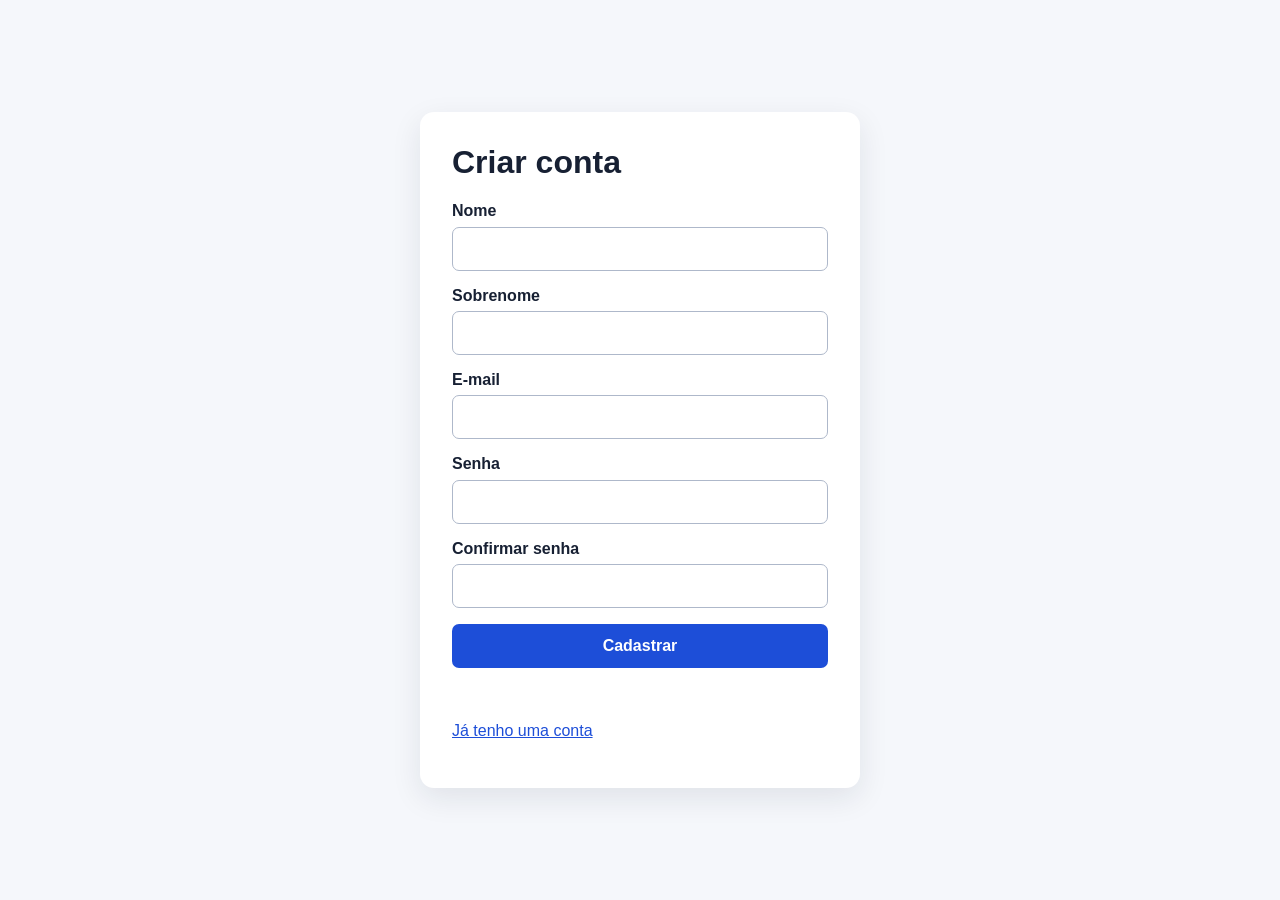
==== frontend/cadastro.html @ 3ed1a663 "Add files via upload" ====
<!doctype html><html lang="pt-BR"><head><meta charset="utf-8"><meta name="viewport" content="width=device-width,initial-scale=1"><title>Cadastro | Gatekeeper</title><link rel="stylesheet" href="assets/css/main.css"></head><body><main><h1>Criar conta</h1><form id="register-form"><label>Nome<input name="nome" required autocomplete="given-name"></label><label>Sobrenome<input name="sobrenome" required autocomplete="family-name"></label><label>E-mail<input name="email" type="email" required autocomplete="email"></label><label>Senha<input name="senha" type="password" minlength="8" required autocomplete="new-password"></label><label>Confirmar senha<input name="confirmarSenha" type="password" minlength="8" required autocomplete="new-password"></label><button>Cadastrar</button></form><p id="message" class="message" role="status"></p><p class="links"><a href="login.html">Já tenho uma conta</a></p></main><script src="assets/js/config.js"></script><script src="assets/js/session.js"></script><script src="assets/js/api.js"></script><script src="assets/js/app.js"></script><script>redirectIfLoggedIn();const message=document.querySelector('#message');document.querySelector('#register-form').addEventListener('submit',async e=>{e.preventDefault();const data=Object.fromEntries(new FormData(e.target));if(data.senha!==data.confirmarSenha)return showMessage(message,'As senhas não coincidem.',true);try{showMessage(message,(await Api.request('register','POST',data)).message);e.target.reset()}catch(error){showMessage(message,error.message,true)}});</script></body></html>
---- frontend/assets/css/main.css ----
:root { color-scheme: light; font-family: Arial, sans-serif; color: #172033; background: #f5f7fb; }
* { box-sizing: border-box; } body { margin: 0; min-height: 100vh; display: grid; place-items: center; padding: 1.5rem; }
main { width: min(100%, 440px); background: #fff; border-radius: 14px; padding: 2rem; box-shadow: 0 10px 30px #17203318; } h1 { margin-top: 0; } form { display: grid; gap: 1rem; } label { display: grid; gap: .4rem; font-weight: 700; } input { font: inherit; padding: .75rem; border: 1px solid #aeb8ca; border-radius: 7px; } button { cursor: pointer; padding: .8rem 1rem; border: 0; border-radius: 7px; background: #1d4ed8; color: #fff; font-weight: 700; font-size: 1rem; } button:hover { background: #1e40af; } .links { display: grid; gap: .5rem; margin-top: 1rem; } a { color: #1d4ed8; } .message { min-height: 1.4rem; margin-top: 1rem; } .error { color: #b42318; } .success { color: #067647; } .hidden { display: none; } @media (max-width: 480px) { body { padding: .75rem; } main { padding: 1.25rem; } }
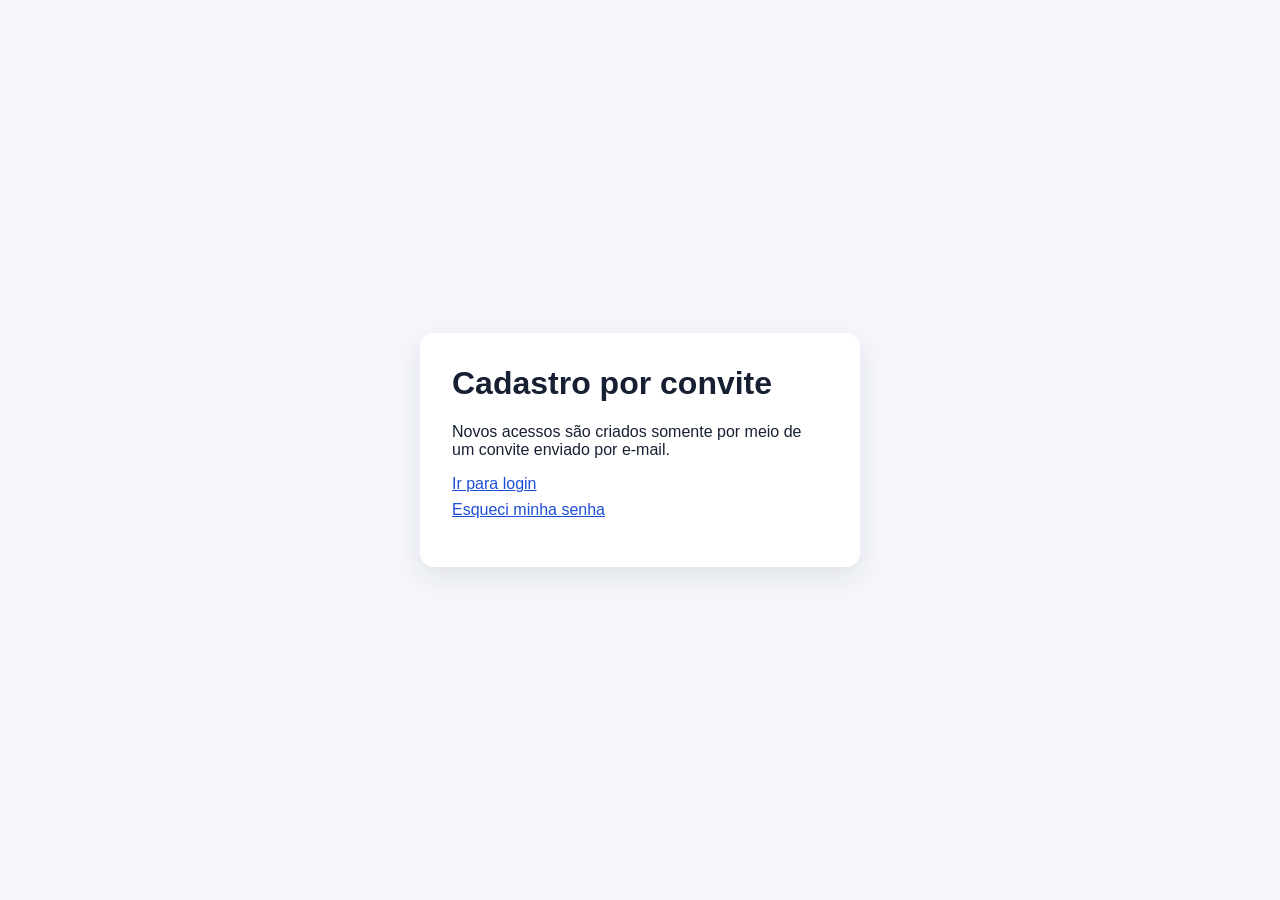
==== commit dc91b0fe: "Add files via upload" ====
--- a/frontend/cadastro.html
+++ b/frontend/cadastro.html
@@ -1 +1 @@
-<!doctype html><html lang="pt-BR"><head><meta charset="utf-8"><meta name="viewport" content="width=device-width,initial-scale=1"><title>Cadastro | Gatekeeper</title><link rel="stylesheet" href="assets/css/main.css"></head><body><main><h1>Criar conta</h1><form id="register-form"><label>Nome<input name="nome" required autocomplete="given-name"></label><label>Sobrenome<input name="sobrenome" required autocomplete="family-name"></label><label>E-mail<input name="email" type="email" required autocomplete="email"></label><label>Senha<input name="senha" type="password" minlength="8" required autocomplete="new-password"></label><label>Confirmar senha<input name="confirmarSenha" type="password" minlength="8" required autocomplete="new-password"></label><button>Cadastrar</button></form><p id="message" class="message" role="status"></p><p class="links"><a href="login.html">Já tenho uma conta</a></p></main><script src="assets/js/config.js"></script><script src="assets/js/session.js"></script><script src="assets/js/api.js"></script><script src="assets/js/app.js"></script><script>redirectIfLoggedIn();const message=document.querySelector('#message');document.querySelector('#register-form').addEventListener('submit',async e=>{e.preventDefault();const data=Object.fromEntries(new FormData(e.target));if(data.senha!==data.confirmarSenha)return showMessage(message,'As senhas não coincidem.',true);try{showMessage(message,(await Api.request('register','POST',data)).message);e.target.reset()}catch(error){showMessage(message,error.message,true)}});</script></body></html>
+<!doctype html><html lang="pt-BR"><head><meta charset="utf-8"><meta name="viewport" content="width=device-width,initial-scale=1"><title>Cadastro por convite | Gatekeeper</title><link rel="stylesheet" href="assets/css/main.css"></head><body><main><h1>Cadastro por convite</h1><p>Novos acessos são criados somente por meio de um convite enviado por e-mail.</p><p class="links"><a href="login.html">Ir para login</a><a href="recuperar-senha.html">Esqueci minha senha</a></p></main></body></html>
--- a/frontend/assets/css/main.css
+++ b/frontend/assets/css/main.css
@@ -1,3 +1,3 @@
 :root { color-scheme: light; font-family: Arial, sans-serif; color: #172033; background: #f5f7fb; }
 * { box-sizing: border-box; } body { margin: 0; min-height: 100vh; display: grid; place-items: center; padding: 1.5rem; }
-main { width: min(100%, 440px); background: #fff; border-radius: 14px; padding: 2rem; box-shadow: 0 10px 30px #17203318; } h1 { margin-top: 0; } form { display: grid; gap: 1rem; } label { display: grid; gap: .4rem; font-weight: 700; } input { font: inherit; padding: .75rem; border: 1px solid #aeb8ca; border-radius: 7px; } button { cursor: pointer; padding: .8rem 1rem; border: 0; border-radius: 7px; background: #1d4ed8; color: #fff; font-weight: 700; font-size: 1rem; } button:hover { background: #1e40af; } .links { display: grid; gap: .5rem; margin-top: 1rem; } a { color: #1d4ed8; } .message { min-height: 1.4rem; margin-top: 1rem; } .error { color: #b42318; } .success { color: #067647; } .hidden { display: none; } @media (max-width: 480px) { body { padding: .75rem; } main { padding: 1.25rem; } }
+main { width: min(100%, 440px); background: #fff; border-radius: 14px; padding: 2rem; box-shadow: 0 10px 30px #17203318; } h1 { margin-top: 0; } form { display: grid; gap: 1rem; } label { display: grid; gap: .4rem; font-weight: 700; } input { font: inherit; padding: .75rem; border: 1px solid #aeb8ca; border-radius: 7px; } button { cursor: pointer; padding: .8rem 1rem; border: 0; border-radius: 7px; background: #1d4ed8; color: #fff; font-weight: 700; font-size: 1rem; } button:hover { background: #1e40af; } button:disabled { cursor: wait; opacity: .72; } body[aria-busy="true"] { cursor: progress; } .links { display: grid; gap: .5rem; margin-top: 1rem; } a { color: #1d4ed8; } .message { min-height: 1.4rem; margin-top: 1rem; } .error { color: #b42318; } .success { color: #067647; } .hidden { display: none; } @media (max-width: 480px) { body { padding: .75rem; } main { padding: 1.25rem; } }
